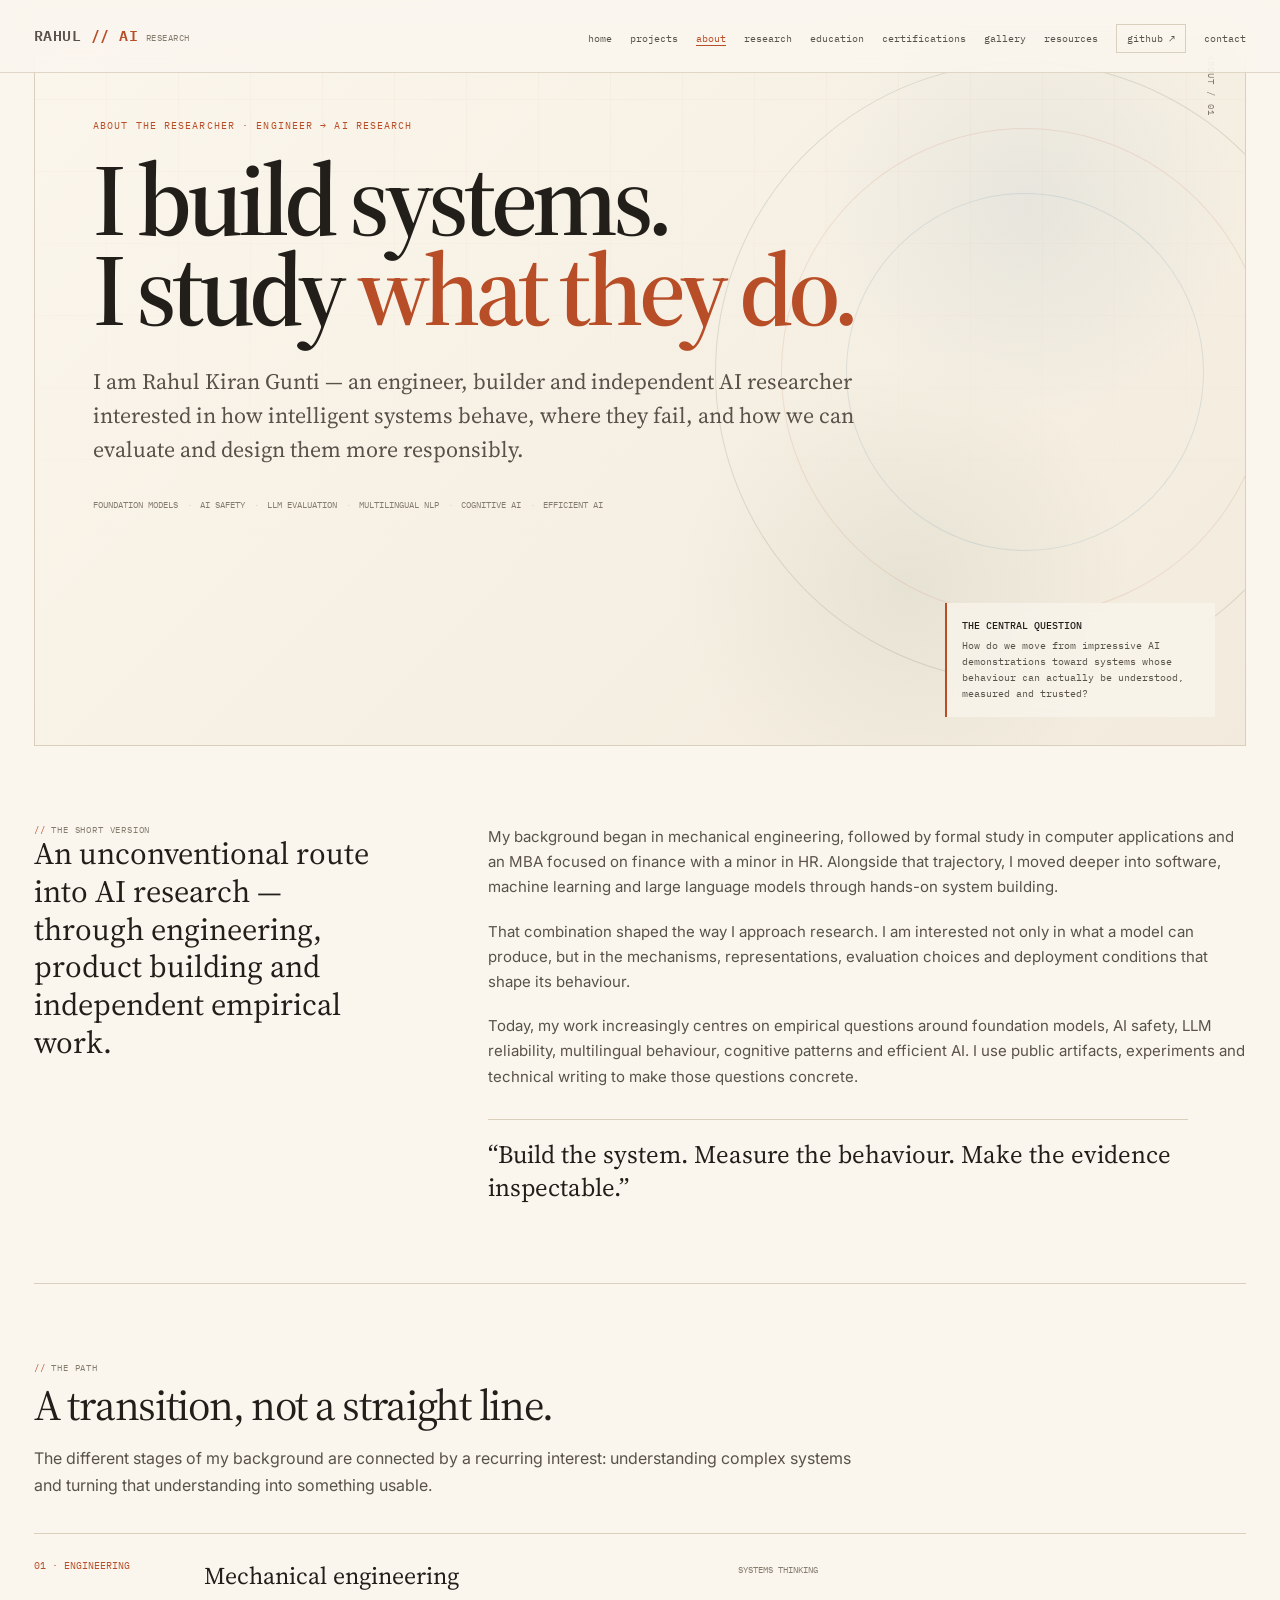
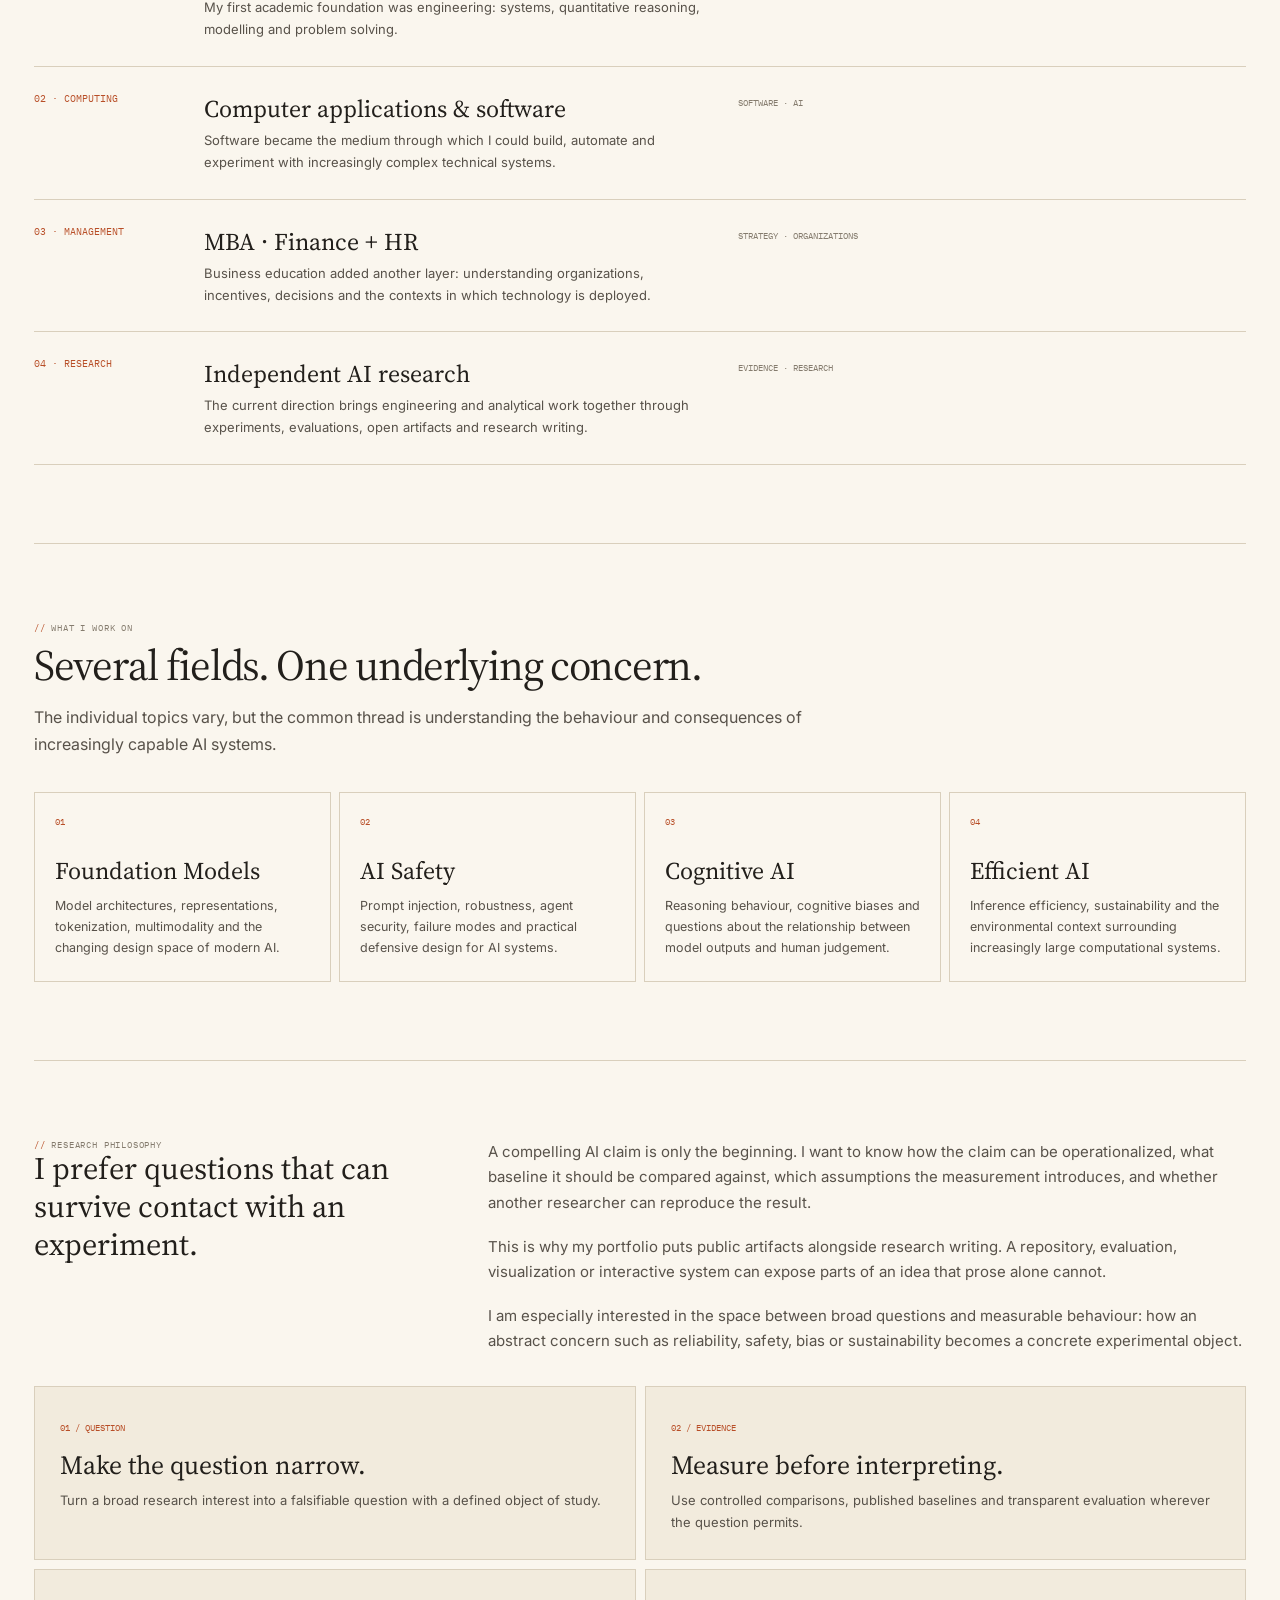
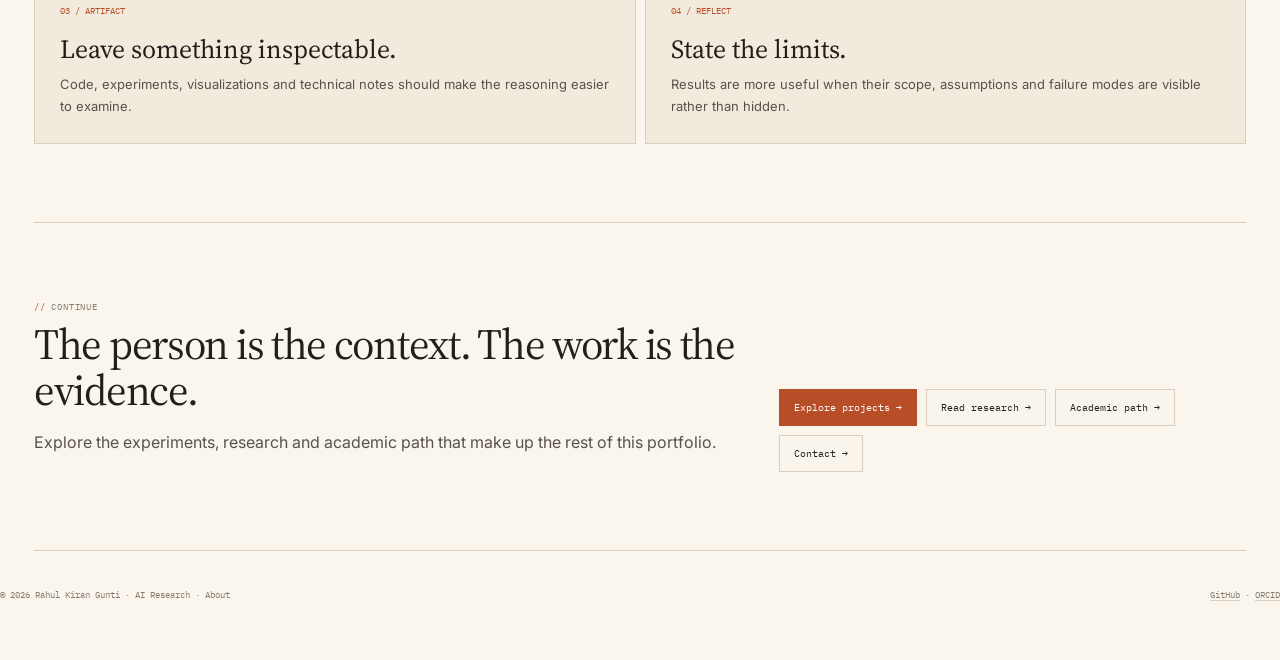
==== about.html @ 306d7ba8 "Create about.html" ====
<!DOCTYPE html>
<html lang="en">
<head>
<meta charset="UTF-8">
<meta name="viewport" content="width=device-width,initial-scale=1">
<title>About — Rahul Kiran Gunti · AI Research</title>
<meta name="description" content="About Rahul Kiran Gunti — engineer, independent AI researcher, builder and writer working across foundation models, AI safety, multilingual NLP, cognitive AI, efficient AI and responsible AI.">
<meta name="author" content="Rahul Kiran Gunti">
<meta name="theme-color" content="#FAF6EE">
<link rel="canonical" href="https://rahulkiran2222.github.io/about.html">
<link rel="preconnect" href="https://fonts.googleapis.com">
<link rel="preconnect" href="https://fonts.gstatic.com" crossorigin>
<link href="https://fonts.googleapis.com/css2?family=Source+Serif+4:opsz,wght@8..60,400;8..60,500;8..60,600&family=Inter:wght@400;500;600&family=IBM+Plex+Mono:wght@400;500&display=swap" rel="stylesheet">

<style>
:root{
 --bg:#FAF6EE;--bg2:#F2EBDD;--ink:#221F1B;--soft:#58524A;--taupe:#857C6E;
 --rule:#D9CFBC;--terra:#B84E27;--sage:#5D704C;--blue:#3C6E91;--green:#3E7A5A;
 --violet:#765B88;--gold:#A57A28;--max:1450px
}
*{box-sizing:border-box}
html{scroll-behavior:smooth}
body{margin:0;background:var(--bg);color:var(--ink);font-family:Inter,sans-serif;line-height:1.68;-webkit-font-smoothing:antialiased}
a{color:inherit}
::selection{background:var(--terra);color:#fff}
.wrap{max-width:var(--max);margin:auto;padding:0 34px}
.mono{font-family:"IBM Plex Mono",monospace}

/* NAV */
nav{position:fixed;top:0;left:0;right:0;z-index:100;background:rgba(250,246,238,.82);backdrop-filter:blur(18px);border-bottom:1px solid rgba(217,207,188,.8);transition:.25s}
nav.scrolled{background:rgba(250,246,238,.96);box-shadow:0 8px 30px rgba(60,45,25,.06)}
.nav{min-height:72px;display:flex;align-items:center;justify-content:space-between;gap:24px}
.brand{font:600 15px "IBM Plex Mono",monospace;letter-spacing:.03em;text-decoration:none;white-space:nowrap}
.brand .accent{color:var(--terra)}
.brand small{font-size:9px;color:var(--taupe);font-weight:400;margin-left:8px}
nav ul{display:flex;gap:18px;list-style:none;padding:0;margin:0;align-items:center}
nav a{font:10px "IBM Plex Mono",monospace;text-decoration:none;color:var(--soft);border-bottom:1px solid transparent;transition:.18s}
nav a:hover,nav a.active{color:var(--terra);border-color:var(--terra)}
.nav-github{padding:7px 10px;border:1px solid var(--rule)!important;border-bottom-color:var(--rule)!important}

/* HERO */
main{padding-top:72px}
.hero{padding:26px 0 0}
.hero-stage{position:relative;min-height:720px;border:1px solid var(--rule);overflow:hidden;background:
 radial-gradient(circle at 82% 25%,rgba(60,110,145,.08),transparent 19%),
 radial-gradient(circle at 72% 78%,rgba(93,112,76,.09),transparent 22%),
 linear-gradient(135deg,#FBF6EC,#F2EBDD)}
.hero-stage:before{content:"";position:absolute;inset:0;background:
 linear-gradient(90deg,transparent 0,transparent calc(100% - 1px),rgba(184,78,39,.08) calc(100% - 1px)),
 linear-gradient(0deg,transparent 0,transparent calc(100% - 1px),rgba(184,78,39,.08) calc(100% - 1px));
 background-size:72px 72px;mask-image:linear-gradient(to bottom,rgba(0,0,0,.42),transparent 75%);pointer-events:none}
.hero-orbit{position:absolute;width:620px;height:620px;border:1px solid rgba(93,112,76,.18);border-radius:50%;right:-90px;top:35px;transform:rotate(-18deg)}
.hero-orbit:before,.hero-orbit:after{content:"";position:absolute;border:1px solid rgba(184,78,39,.12);border-radius:50%;inset:65px;transform:rotate(36deg)}
.hero-orbit:after{inset:130px;border-color:rgba(60,110,145,.13);transform:rotate(-22deg)}
.hero-copy{position:relative;z-index:2;max-width:940px;padding:92px 58px 75px}
.eyebrow{font:10px "IBM Plex Mono",monospace;color:var(--terra);letter-spacing:.11em;text-transform:uppercase;margin:0 0 22px}
h1{font:600 clamp(64px,8vw,118px)/.88 "Source Serif 4",serif;letter-spacing:-.05em;margin:0 0 30px;max-width:900px}
h1 em{font-style:normal;color:var(--terra)}
.hero-lede{font:22px/1.55 "Source Serif 4",serif;color:var(--soft);max-width:800px;margin:0}
.hero-meta{display:flex;flex-wrap:wrap;gap:8px 22px;margin-top:32px;font:9px "IBM Plex Mono",monospace;color:var(--taupe);text-transform:uppercase}
.hero-meta span{position:relative}.hero-meta span:not(:last-child):after{content:"·";position:absolute;right:-14px;color:var(--rule)}
.hero-index{position:absolute;right:28px;top:28px;font:9px "IBM Plex Mono",monospace;color:var(--taupe);writing-mode:vertical-rl;letter-spacing:.12em}
.hero-caption{position:absolute;right:30px;bottom:28px;width:270px;padding:15px;border-left:2px solid var(--terra);background:rgba(250,246,238,.72);backdrop-filter:blur(8px);font:10px/1.6 "IBM Plex Mono",monospace;color:var(--soft)}
.hero-caption strong{display:block;color:var(--ink);margin-bottom:4px;font-weight:500}

/* SECTIONS */
section{border-bottom:1px solid var(--rule);padding:78px 0}
.kicker{font:9px "IBM Plex Mono",monospace;color:var(--taupe);text-transform:uppercase;letter-spacing:.09em;margin:0}
.kicker:before{content:"// ";color:var(--terra)}
h2{font:43px/1.08 "Source Serif 4",serif;letter-spacing:-.03em;margin:9px 0 15px}
.section-lede{max-width:820px;color:var(--soft);font-size:16px}
.story{display:grid;grid-template-columns:.72fr 1.5fr;gap:90px;align-items:start}
.story-title{font:31px/1.22 "Source Serif 4",serif;margin:0;max-width:390px}
.prose{max-width:760px;color:var(--soft);font-size:15px}
.prose p{margin:0 0 19px}
.prose p:last-child{margin-bottom:0}
.pullquote{margin:30px 0 0;padding:18px 0 0;border-top:1px solid var(--rule);font:25px/1.35 "Source Serif 4",serif;color:var(--ink);max-width:700px}
.timeline{margin-top:35px;border-top:1px solid var(--rule)}
.timeline-item{display:grid;grid-template-columns:145px 1fr 1fr;gap:25px;padding:25px 0;border-bottom:1px solid var(--rule)}
.timeline-year{font:10px "IBM Plex Mono",monospace;color:var(--terra);text-transform:uppercase}
.timeline-item h3{font:24px "Source Serif 4",serif;margin:0 0 5px}
.timeline-item p{font-size:13px;color:var(--soft);margin:0}
.timeline-tag{font:9px "IBM Plex Mono",monospace;color:var(--taupe);text-transform:uppercase;align-self:start;padding-top:5px}
.identity{display:grid;grid-template-columns:repeat(4,1fr);gap:8px;margin-top:34px}
.identity-card{padding:23px 20px;min-height:185px;border:1px solid var(--rule);background:var(--bg);position:relative;transition:.25s}
.identity-card:hover{transform:translateY(-5px);border-color:var(--terra);box-shadow:0 14px 35px rgba(70,45,25,.06)}
.identity-card .num{font:9px "IBM Plex Mono",monospace;color:var(--terra)}
.identity-card h3{font:24px "Source Serif 4",serif;margin:27px 0 8px}
.identity-card p{font-size:12.5px;color:var(--soft);margin:0}
.method{display:grid;grid-template-columns:1fr 1fr;gap:9px;margin-top:32px}
.method-item{padding:25px;border:1px solid var(--rule);background:var(--bg2);min-height:170px}
.method-item span{font:9px "IBM Plex Mono",monospace;color:var(--terra)}
.method-item h3{font:26px "Source Serif 4",serif;margin:9px 0 7px}
.method-item p{font-size:13px;color:var(--soft);margin:0}
.next{display:flex;justify-content:space-between;gap:20px;align-items:flex-end}
.next h2{max-width:760px}
.actions{display:flex;gap:9px;flex-wrap:wrap;margin-top:28px}
.btn{font:10px "IBM Plex Mono",monospace;text-decoration:none;border:1px solid var(--rule);padding:11px 14px;background:rgba(250,246,238,.72);transition:.22s}
.btn:hover{transform:translateY(-3px);border-color:var(--terra);color:var(--terra)}
.btn.primary{background:var(--terra);border-color:var(--terra);color:#fff}
.footer{padding:38px 0 60px;display:flex;justify-content:space-between;gap:20px;flex-wrap:wrap;font:9px "IBM Plex Mono",monospace;color:var(--taupe)}
.footer a{text-decoration:none;border-bottom:1px solid var(--rule)}.footer a:hover{color:var(--terra)}
.reveal{opacity:0;transform:translateY(20px);transition:opacity .7s ease,transform .7s ease}.reveal.visible{opacity:1;transform:none}

@media(max-width:1100px){
 .hero-copy{max-width:760px;padding-left:40px}.hero-orbit{right:-190px}.identity{grid-template-columns:1fr 1fr}.timeline-item{grid-template-columns:110px 1fr}
 .timeline-tag{grid-column:2}.story{gap:55px}
}
@media(max-width:760px){
 .wrap{padding:0 18px}.nav{padding:13px 0;align-items:flex-start}.nav ul{gap:8px 11px;flex-wrap:wrap;justify-content:flex-end}nav a{font-size:8px}
 main{padding-top:76px}.hero{padding-top:12px}.hero-stage{min-height:650px}.hero-copy{padding:62px 25px 55px}.hero-orbit{width:430px;height:430px;right:-205px;top:220px;opacity:.65}
 h1{font-size:57px}.hero-lede{font-size:19px}.hero-caption{right:20px;bottom:20px;width:245px}.hero-index{display:none}
 .story{grid-template-columns:1fr;gap:25px}.identity{grid-template-columns:1fr 1fr}.method{grid-template-columns:1fr}.timeline-item{grid-template-columns:1fr;gap:7px}.timeline-tag{grid-column:auto}
 .next{display:block}
}
@media(max-width:500px){
 h1{font-size:47px}.identity{grid-template-columns:1fr}.hero-stage{min-height:700px}.hero-copy{padding-left:20px;padding-right:20px}
}
@media(prefers-reduced-motion:reduce){
 html{scroll-behavior:auto}.reveal{opacity:1;transform:none;transition:none}
}
</style>
</head>

<body>
<nav id="siteNav">
 <div class="wrap nav">
  <a class="brand" href="index.html">RAHUL<span class="accent"> // AI</span><small>RESEARCH</small></a>
  <ul>
   <li><a href="index.html">home</a></li>
   <li><a href="projects.html">projects</a></li>
   <li><a class="active" href="about.html">about</a></li>
   <li><a href="research.html">research</a></li>
   <li><a href="education.html">education</a></li>
   <li><a href="certifications.html">certifications</a></li>
   <li><a href="gallery.html">gallery</a></li>
   <li><a href="resources.html">resources</a></li>
   <li><a class="nav-github" href="https://github.com/rahulkiran2222" target="_blank" rel="noopener noreferrer">github ↗</a></li>
   <li><a href="contact.html">contact</a></li>
  </ul>
 </div>
</nav>

<main class="wrap">
<header class="hero">
 <div class="hero-stage">
  <div class="hero-orbit"></div>
  <div class="hero-index">ABOUT / 01</div>
  <div class="hero-copy">
   <p class="eyebrow">ABOUT THE RESEARCHER · ENGINEER → AI RESEARCH</p>
   <h1>I build systems.<br>I study <em>what they do.</em></h1>
   <p class="hero-lede">I am Rahul Kiran Gunti — an engineer, builder and independent AI researcher interested in how intelligent systems behave, where they fail, and how we can evaluate and design them more responsibly.</p>
   <div class="hero-meta"><span>Foundation Models</span><span>AI Safety</span><span>LLM Evaluation</span><span>Multilingual NLP</span><span>Cognitive AI</span><span>Efficient AI</span></div>
  </div>
  <div class="hero-caption"><strong>THE CENTRAL QUESTION</strong>How do we move from impressive AI demonstrations toward systems whose behaviour can actually be understood, measured and trusted?</div>
 </div>
</header>

<section class="reveal">
 <div class="story">
  <div>
   <p class="kicker">The short version</p>
   <p class="story-title">An unconventional route into AI research — through engineering, product building and independent empirical work.</p>
  </div>
  <div class="prose">
   <p>My background began in mechanical engineering, followed by formal study in computer applications and an MBA focused on finance with a minor in HR. Alongside that trajectory, I moved deeper into software, machine learning and large language models through hands-on system building.</p>
   <p>That combination shaped the way I approach research. I am interested not only in what a model can produce, but in the mechanisms, representations, evaluation choices and deployment conditions that shape its behaviour.</p>
   <p>Today, my work increasingly centres on empirical questions around foundation models, AI safety, LLM reliability, multilingual behaviour, cognitive patterns and efficient AI. I use public artifacts, experiments and technical writing to make those questions concrete.</p>
   <div class="pullquote">“Build the system. Measure the behaviour. Make the evidence inspectable.”</div>
  </div>
 </div>
</section>

<section class="reveal">
 <p class="kicker">The path</p>
 <h2>A transition, not a straight line.</h2>
 <p class="section-lede">The different stages of my background are connected by a recurring interest: understanding complex systems and turning that understanding into something usable.</p>
 <div class="timeline">
  <div class="timeline-item">
   <div class="timeline-year">01 · Engineering</div>
   <div><h3>Mechanical engineering</h3><p>My first academic foundation was engineering: systems, quantitative reasoning, modelling and problem solving.</p></div>
   <div class="timeline-tag">Systems thinking</div>
  </div>
  <div class="timeline-item">
   <div class="timeline-year">02 · Computing</div>
   <div><h3>Computer applications & software</h3><p>Software became the medium through which I could build, automate and experiment with increasingly complex technical systems.</p></div>
   <div class="timeline-tag">Software · AI</div>
  </div>
  <div class="timeline-item">
   <div class="timeline-year">03 · Management</div>
   <div><h3>MBA · Finance + HR</h3><p>Business education added another layer: understanding organizations, incentives, decisions and the contexts in which technology is deployed.</p></div>
   <div class="timeline-tag">Strategy · Organizations</div>
  </div>
  <div class="timeline-item">
   <div class="timeline-year">04 · Research</div>
   <div><h3>Independent AI research</h3><p>The current direction brings engineering and analytical work together through experiments, evaluations, open artifacts and research writing.</p></div>
   <div class="timeline-tag">Evidence · Research</div>
  </div>
 </div>
</section>

<section class="reveal">
 <p class="kicker">What I work on</p>
 <h2>Several fields. One underlying concern.</h2>
 <p class="section-lede">The individual topics vary, but the common thread is understanding the behaviour and consequences of increasingly capable AI systems.</p>
 <div class="identity">
  <article class="identity-card"><div class="num">01</div><h3>Foundation Models</h3><p>Model architectures, representations, tokenization, multimodality and the changing design space of modern AI.</p></article>
  <article class="identity-card"><div class="num">02</div><h3>AI Safety</h3><p>Prompt injection, robustness, agent security, failure modes and practical defensive design for AI systems.</p></article>
  <article class="identity-card"><div class="num">03</div><h3>Cognitive AI</h3><p>Reasoning behaviour, cognitive biases and questions about the relationship between model outputs and human judgement.</p></article>
  <article class="identity-card"><div class="num">04</div><h3>Efficient AI</h3><p>Inference efficiency, sustainability and the environmental context surrounding increasingly large computational systems.</p></article>
 </div>
</section>

<section class="reveal">
 <div class="story">
  <div>
   <p class="kicker">Research philosophy</p>
   <p class="story-title">I prefer questions that can survive contact with an experiment.</p>
  </div>
  <div class="prose">
   <p>A compelling AI claim is only the beginning. I want to know how the claim can be operationalized, what baseline it should be compared against, which assumptions the measurement introduces, and whether another researcher can reproduce the result.</p>
   <p>This is why my portfolio puts public artifacts alongside research writing. A repository, evaluation, visualization or interactive system can expose parts of an idea that prose alone cannot.</p>
   <p>I am especially interested in the space between broad questions and measurable behaviour: how an abstract concern such as reliability, safety, bias or sustainability becomes a concrete experimental object.</p>
  </div>
 </div>
 <div class="method">
  <article class="method-item"><span>01 / QUESTION</span><h3>Make the question narrow.</h3><p>Turn a broad research interest into a falsifiable question with a defined object of study.</p></article>
  <article class="method-item"><span>02 / EVIDENCE</span><h3>Measure before interpreting.</h3><p>Use controlled comparisons, published baselines and transparent evaluation wherever the question permits.</p></article>
  <article class="method-item"><span>03 / ARTIFACT</span><h3>Leave something inspectable.</h3><p>Code, experiments, visualizations and technical notes should make the reasoning easier to examine.</p></article>
  <article class="method-item"><span>04 / REFLECT</span><h3>State the limits.</h3><p>Results are more useful when their scope, assumptions and failure modes are visible rather than hidden.</p></article>
 </div>
</section>

<section class="reveal">
 <div class="next">
  <div>
   <p class="kicker">Continue</p>
   <h2>The person is the context. The work is the evidence.</h2>
   <p class="section-lede">Explore the experiments, research and academic path that make up the rest of this portfolio.</p>
  </div>
  <div class="actions">
   <a class="btn primary" href="projects.html">Explore projects →</a>
   <a class="btn" href="research.html">Read research →</a>
   <a class="btn" href="education.html">Academic path →</a>
   <a class="btn" href="contact.html">Contact →</a>
  </div>
 </div>
</section>
</main>

<footer class="wrap footer">
 <span>© 2026 Rahul Kiran Gunti · AI Research · About</span>
 <span><a href="https://github.com/rahulkiran2222" target="_blank" rel="noopener noreferrer">GitHub</a> · <a href="https://orcid.org/0009-0009-3008-7999" target="_blank" rel="noopener noreferrer">ORCID</a></span>
</footer>

<script>
(() => {
 const nav=document.getElementById("siteNav");
 addEventListener("scroll",()=>nav.classList.toggle("scrolled",scrollY>20),{passive:true});
 const reduced=matchMedia("(prefers-reduced-motion: reduce)").matches;
 if(reduced)return;
 const io=new IntersectionObserver(entries=>{
  entries.forEach(e=>{if(e.isIntersecting){e.target.classList.add("visible");io.unobserve(e.target)}})
 },{threshold:.12});
 document.querySelectorAll(".reveal").forEach((el,i)=>{el.style.transitionDelay=Math.min(i*.06,.3)+"s";io.observe(el)});
})();
</script>
</body>
</html>
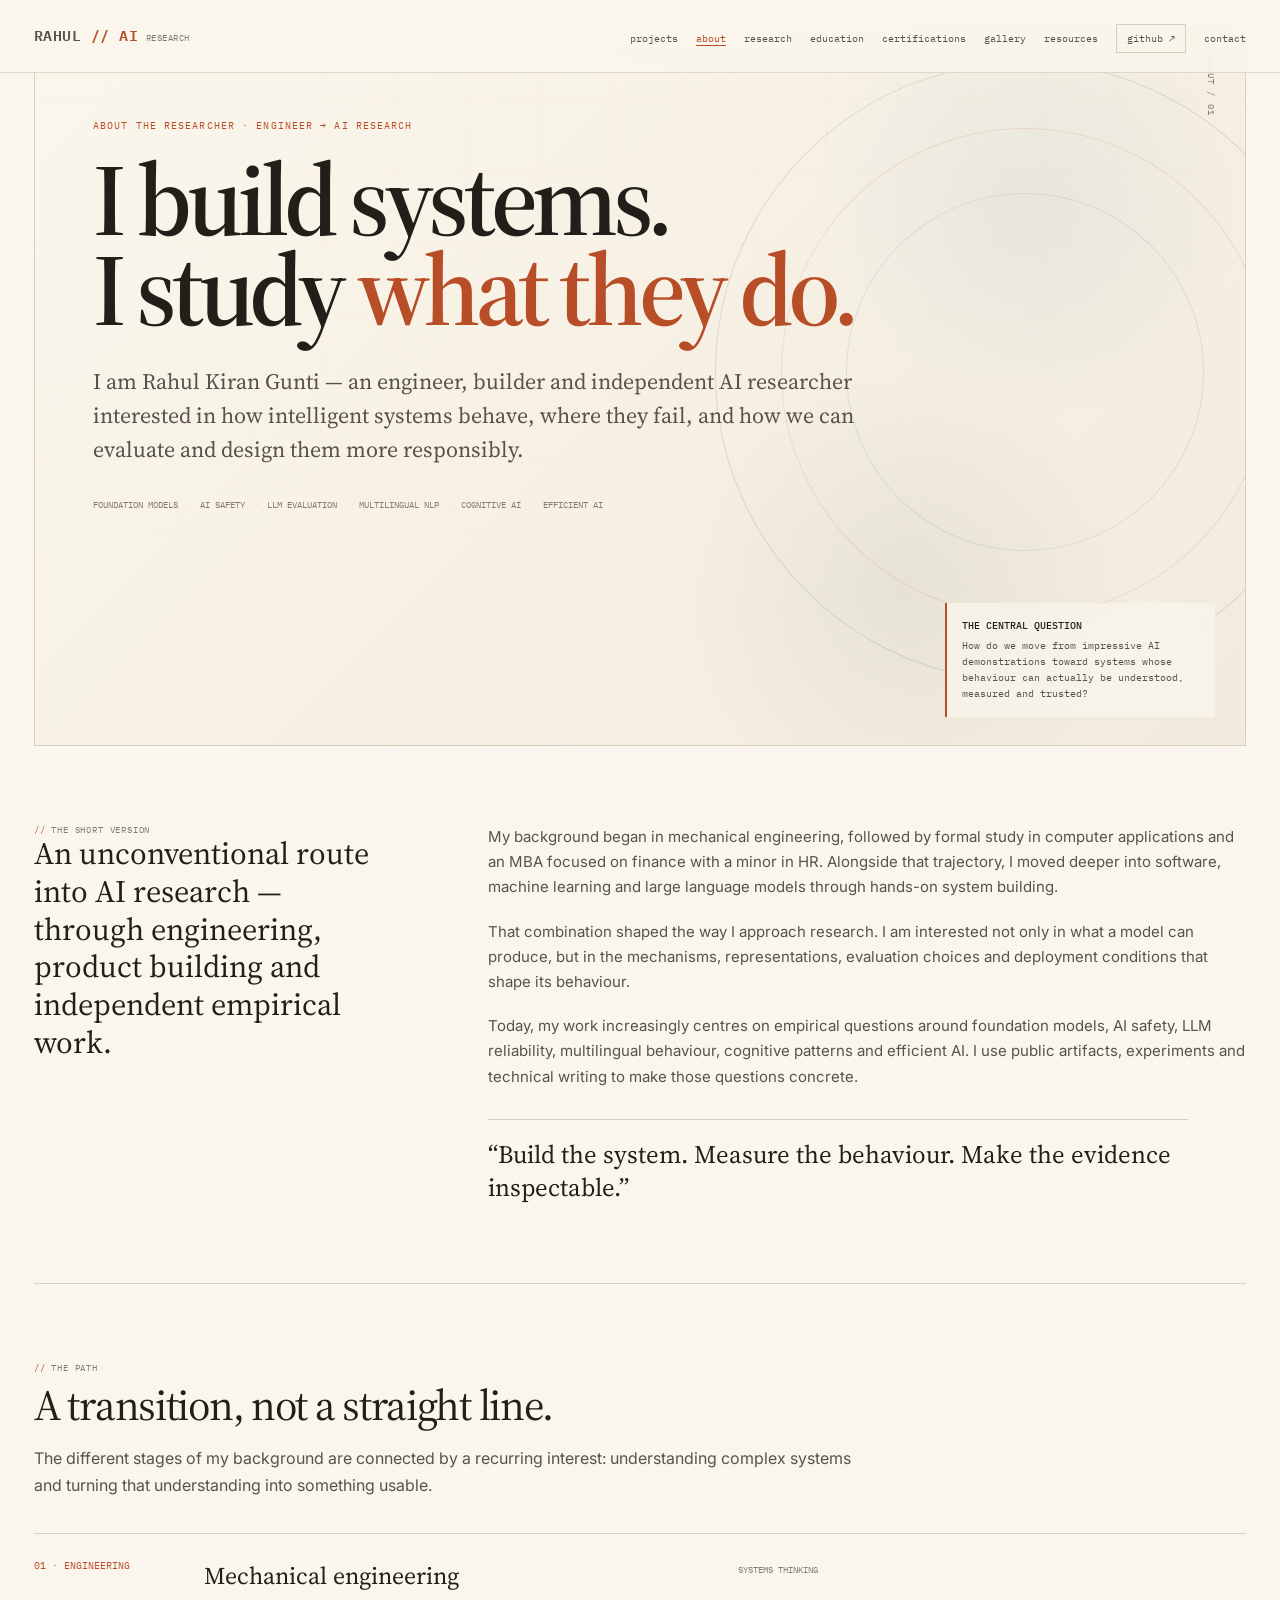
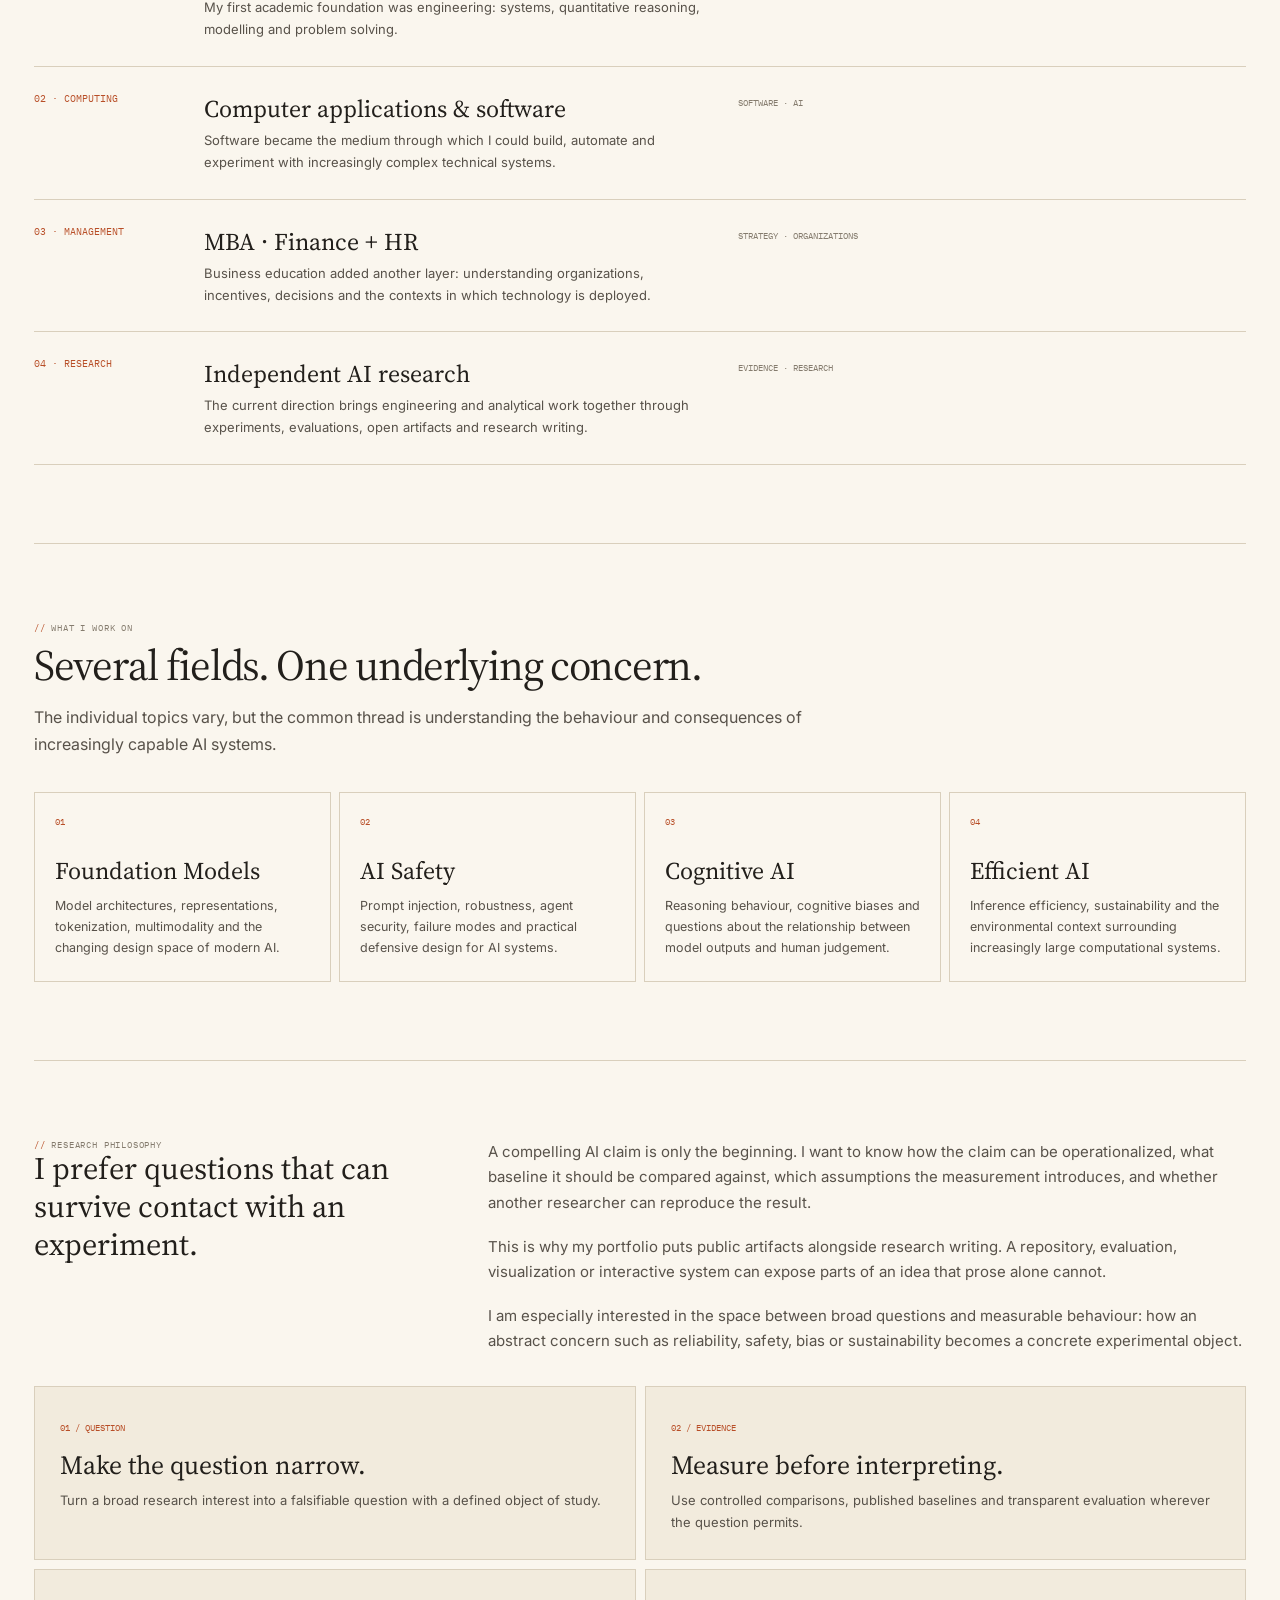
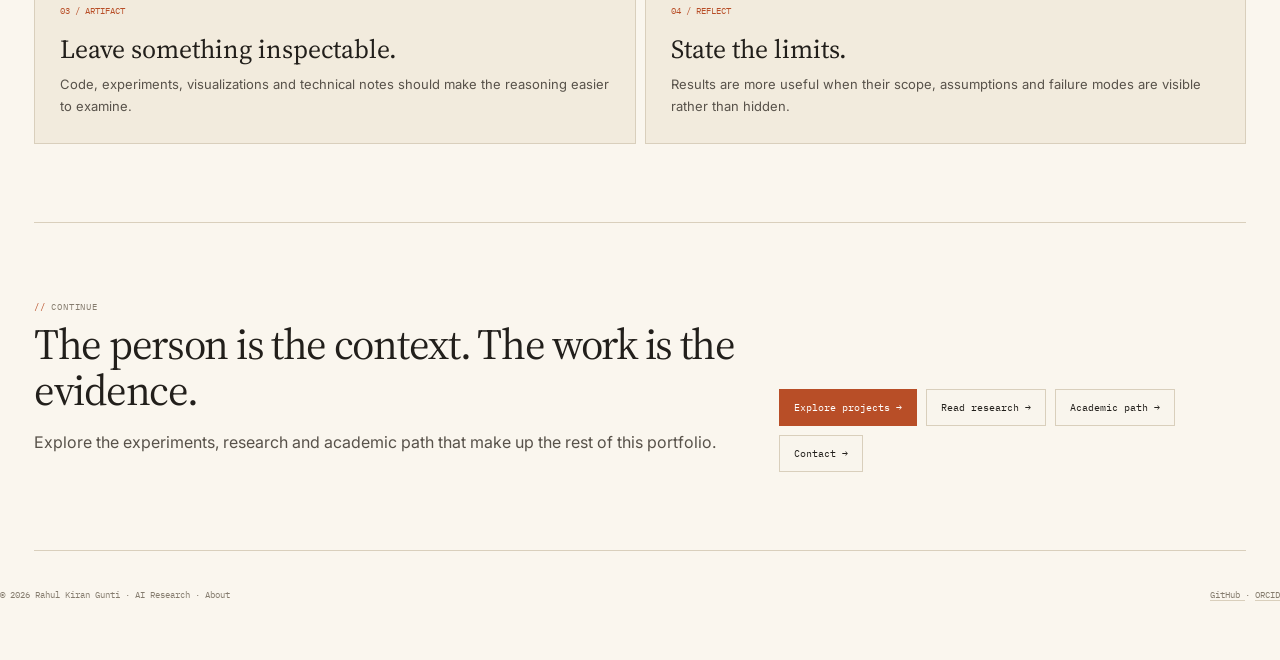
==== commit aed960c9: "Update about.html" ====
--- a/about.html
+++ b/about.html
@@ -8,262 +8,1378 @@
 <meta name="author" content="Rahul Kiran Gunti">
 <meta name="theme-color" content="#FAF6EE">
 <link rel="canonical" href="https://rahulkiran2222.github.io/about.html">
+
 <link rel="preconnect" href="https://fonts.googleapis.com">
 <link rel="preconnect" href="https://fonts.gstatic.com" crossorigin>
 <link href="https://fonts.googleapis.com/css2?family=Source+Serif+4:opsz,wght@8..60,400;8..60,500;8..60,600&family=Inter:wght@400;500;600&family=IBM+Plex+Mono:wght@400;500&display=swap" rel="stylesheet">
 
 <style>
+
 :root{
- --bg:#FAF6EE;--bg2:#F2EBDD;--ink:#221F1B;--soft:#58524A;--taupe:#857C6E;
- --rule:#D9CFBC;--terra:#B84E27;--sage:#5D704C;--blue:#3C6E91;--green:#3E7A5A;
- --violet:#765B88;--gold:#A57A28;--max:1450px
-}
-*{box-sizing:border-box}
-html{scroll-behavior:smooth}
-body{margin:0;background:var(--bg);color:var(--ink);font-family:Inter,sans-serif;line-height:1.68;-webkit-font-smoothing:antialiased}
-a{color:inherit}
-::selection{background:var(--terra);color:#fff}
-.wrap{max-width:var(--max);margin:auto;padding:0 34px}
-.mono{font-family:"IBM Plex Mono",monospace}
-
-/* NAV */
-nav{position:fixed;top:0;left:0;right:0;z-index:100;background:rgba(250,246,238,.82);backdrop-filter:blur(18px);border-bottom:1px solid rgba(217,207,188,.8);transition:.25s}
-nav.scrolled{background:rgba(250,246,238,.96);box-shadow:0 8px 30px rgba(60,45,25,.06)}
-.nav{min-height:72px;display:flex;align-items:center;justify-content:space-between;gap:24px}
-.brand{font:600 15px "IBM Plex Mono",monospace;letter-spacing:.03em;text-decoration:none;white-space:nowrap}
-.brand .accent{color:var(--terra)}
-.brand small{font-size:9px;color:var(--taupe);font-weight:400;margin-left:8px}
-nav ul{display:flex;gap:18px;list-style:none;padding:0;margin:0;align-items:center}
-nav a{font:10px "IBM Plex Mono",monospace;text-decoration:none;color:var(--soft);border-bottom:1px solid transparent;transition:.18s}
-nav a:hover,nav a.active{color:var(--terra);border-color:var(--terra)}
-.nav-github{padding:7px 10px;border:1px solid var(--rule)!important;border-bottom-color:var(--rule)!important}
-
-/* HERO */
-main{padding-top:72px}
-.hero{padding:26px 0 0}
-.hero-stage{position:relative;min-height:720px;border:1px solid var(--rule);overflow:hidden;background:
- radial-gradient(circle at 82% 25%,rgba(60,110,145,.08),transparent 19%),
- radial-gradient(circle at 72% 78%,rgba(93,112,76,.09),transparent 22%),
- linear-gradient(135deg,#FBF6EC,#F2EBDD)}
-.hero-stage:before{content:"";position:absolute;inset:0;background:
- linear-gradient(90deg,transparent 0,transparent calc(100% - 1px),rgba(184,78,39,.08) calc(100% - 1px)),
- linear-gradient(0deg,transparent 0,transparent calc(100% - 1px),rgba(184,78,39,.08) calc(100% - 1px));
- background-size:72px 72px;mask-image:linear-gradient(to bottom,rgba(0,0,0,.42),transparent 75%);pointer-events:none}
-.hero-orbit{position:absolute;width:620px;height:620px;border:1px solid rgba(93,112,76,.18);border-radius:50%;right:-90px;top:35px;transform:rotate(-18deg)}
-.hero-orbit:before,.hero-orbit:after{content:"";position:absolute;border:1px solid rgba(184,78,39,.12);border-radius:50%;inset:65px;transform:rotate(36deg)}
-.hero-orbit:after{inset:130px;border-color:rgba(60,110,145,.13);transform:rotate(-22deg)}
-.hero-copy{position:relative;z-index:2;max-width:940px;padding:92px 58px 75px}
-.eyebrow{font:10px "IBM Plex Mono",monospace;color:var(--terra);letter-spacing:.11em;text-transform:uppercase;margin:0 0 22px}
-h1{font:600 clamp(64px,8vw,118px)/.88 "Source Serif 4",serif;letter-spacing:-.05em;margin:0 0 30px;max-width:900px}
-h1 em{font-style:normal;color:var(--terra)}
-.hero-lede{font:22px/1.55 "Source Serif 4",serif;color:var(--soft);max-width:800px;margin:0}
-.hero-meta{display:flex;flex-wrap:wrap;gap:8px 22px;margin-top:32px;font:9px "IBM Plex Mono",monospace;color:var(--taupe);text-transform:uppercase}
-.hero-meta span{position:relative}.hero-meta span:not(:last-child):after{content:"·";position:absolute;right:-14px;color:var(--rule)}
-.hero-index{position:absolute;right:28px;top:28px;font:9px "IBM Plex Mono",monospace;color:var(--taupe);writing-mode:vertical-rl;letter-spacing:.12em}
-.hero-caption{position:absolute;right:30px;bottom:28px;width:270px;padding:15px;border-left:2px solid var(--terra);background:rgba(250,246,238,.72);backdrop-filter:blur(8px);font:10px/1.6 "IBM Plex Mono",monospace;color:var(--soft)}
-.hero-caption strong{display:block;color:var(--ink);margin-bottom:4px;font-weight:500}
-
-/* SECTIONS */
-section{border-bottom:1px solid var(--rule);padding:78px 0}
-.kicker{font:9px "IBM Plex Mono",monospace;color:var(--taupe);text-transform:uppercase;letter-spacing:.09em;margin:0}
-.kicker:before{content:"// ";color:var(--terra)}
-h2{font:43px/1.08 "Source Serif 4",serif;letter-spacing:-.03em;margin:9px 0 15px}
-.section-lede{max-width:820px;color:var(--soft);font-size:16px}
-.story{display:grid;grid-template-columns:.72fr 1.5fr;gap:90px;align-items:start}
-.story-title{font:31px/1.22 "Source Serif 4",serif;margin:0;max-width:390px}
-.prose{max-width:760px;color:var(--soft);font-size:15px}
-.prose p{margin:0 0 19px}
-.prose p:last-child{margin-bottom:0}
-.pullquote{margin:30px 0 0;padding:18px 0 0;border-top:1px solid var(--rule);font:25px/1.35 "Source Serif 4",serif;color:var(--ink);max-width:700px}
-.timeline{margin-top:35px;border-top:1px solid var(--rule)}
-.timeline-item{display:grid;grid-template-columns:145px 1fr 1fr;gap:25px;padding:25px 0;border-bottom:1px solid var(--rule)}
-.timeline-year{font:10px "IBM Plex Mono",monospace;color:var(--terra);text-transform:uppercase}
-.timeline-item h3{font:24px "Source Serif 4",serif;margin:0 0 5px}
-.timeline-item p{font-size:13px;color:var(--soft);margin:0}
-.timeline-tag{font:9px "IBM Plex Mono",monospace;color:var(--taupe);text-transform:uppercase;align-self:start;padding-top:5px}
-.identity{display:grid;grid-template-columns:repeat(4,1fr);gap:8px;margin-top:34px}
-.identity-card{padding:23px 20px;min-height:185px;border:1px solid var(--rule);background:var(--bg);position:relative;transition:.25s}
-.identity-card:hover{transform:translateY(-5px);border-color:var(--terra);box-shadow:0 14px 35px rgba(70,45,25,.06)}
-.identity-card .num{font:9px "IBM Plex Mono",monospace;color:var(--terra)}
-.identity-card h3{font:24px "Source Serif 4",serif;margin:27px 0 8px}
-.identity-card p{font-size:12.5px;color:var(--soft);margin:0}
-.method{display:grid;grid-template-columns:1fr 1fr;gap:9px;margin-top:32px}
-.method-item{padding:25px;border:1px solid var(--rule);background:var(--bg2);min-height:170px}
-.method-item span{font:9px "IBM Plex Mono",monospace;color:var(--terra)}
-.method-item h3{font:26px "Source Serif 4",serif;margin:9px 0 7px}
-.method-item p{font-size:13px;color:var(--soft);margin:0}
-.next{display:flex;justify-content:space-between;gap:20px;align-items:flex-end}
-.next h2{max-width:760px}
-.actions{display:flex;gap:9px;flex-wrap:wrap;margin-top:28px}
-.btn{font:10px "IBM Plex Mono",monospace;text-decoration:none;border:1px solid var(--rule);padding:11px 14px;background:rgba(250,246,238,.72);transition:.22s}
-.btn:hover{transform:translateY(-3px);border-color:var(--terra);color:var(--terra)}
-.btn.primary{background:var(--terra);border-color:var(--terra);color:#fff}
-.footer{padding:38px 0 60px;display:flex;justify-content:space-between;gap:20px;flex-wrap:wrap;font:9px "IBM Plex Mono",monospace;color:var(--taupe)}
-.footer a{text-decoration:none;border-bottom:1px solid var(--rule)}.footer a:hover{color:var(--terra)}
-.reveal{opacity:0;transform:translateY(20px);transition:opacity .7s ease,transform .7s ease}.reveal.visible{opacity:1;transform:none}
+  --bg:#FAF6EE;
+  --bg2:#F2EBDD;
+  --ink:#221F1B;
+  --soft:#58524A;
+  --taupe:#857C6E;
+  --rule:#D9CFBC;
+  --terra:#B84E27;
+  --sage:#5D704C;
+  --blue:#3C6E91;
+  --green:#3E7A5A;
+  --violet:#765B88;
+  --gold:#A57A28;
+  --max:1450px
+}
+
+*{
+  box-sizing:border-box
+}
+
+html{
+  scroll-behavior:smooth
+}
+
+body{
+  margin:0;
+  background:var(--bg);
+  color:var(--ink);
+  font-family:Inter,sans-serif;
+  line-height:1.68;
+  -webkit-font-smoothing:antialiased
+}
+
+a{
+  color:inherit
+}
+
+::selection{
+  background:var(--terra);
+  color:#fff
+}
+
+.wrap{
+  max-width:var(--max);
+  margin:auto;
+  padding:0 34px
+}
+
+.mono{
+  font-family:"IBM Plex Mono",monospace
+}
+
+
+/* =========================================================
+   SHARED SITE NAVIGATION
+   EXACT INDEX NAVBAR
+   ========================================================= */
+
+nav{
+  position:fixed;
+  top:0;
+  left:0;
+  right:0;
+  z-index:100;
+  background:rgba(250,246,238,.78);
+  backdrop-filter:blur(18px);
+  -webkit-backdrop-filter:blur(18px);
+  border-bottom:1px solid rgba(217,207,188,.75);
+  transition:.3s
+}
+
+nav.scrolled{
+  background:rgba(250,246,238,.95);
+  box-shadow:0 8px 30px rgba(50,40,25,.06)
+}
+
+.nav{
+  min-height:72px;
+  display:flex;
+  align-items:center;
+  justify-content:space-between;
+  gap:24px
+}
+
+.brand{
+  font:600 15px "IBM Plex Mono",monospace;
+  letter-spacing:.03em;
+  text-decoration:none;
+  white-space:nowrap
+}
+
+.brand .accent{
+  color:var(--terra)
+}
+
+.brand small{
+  font-size:9px;
+  color:var(--taupe);
+  font-weight:400;
+  margin-left:8px
+}
+
+nav ul{
+  display:flex;
+  gap:18px;
+  list-style:none;
+  padding:0;
+  margin:0;
+  align-items:center
+}
+
+nav a{
+  font:10px "IBM Plex Mono",monospace;
+  text-decoration:none;
+  color:var(--soft);
+  border-bottom:1px solid transparent;
+  transition:.18s
+}
+
+nav a:hover,
+nav a.active{
+  color:var(--terra);
+  border-color:var(--terra)
+}
+
+.nav-github{
+  padding:7px 10px;
+  border:1px solid var(--rule)!important;
+  border-bottom-color:var(--rule)!important
+}
+
+
+/* =========================================================
+   HERO
+   ========================================================= */
+
+main{
+  padding-top:72px
+}
+
+.hero{
+  padding:26px 0 0
+}
+
+.hero-stage{
+  position:relative;
+  min-height:720px;
+  border:1px solid var(--rule);
+  overflow:hidden;
+  background:
+    radial-gradient(
+      circle at 82% 25%,
+      rgba(60,110,145,.08),
+      transparent 19%
+    ),
+    radial-gradient(
+      circle at 72% 78%,
+      rgba(93,112,76,.09),
+      transparent 22%
+    ),
+    linear-gradient(
+      135deg,
+      #FBF6EC,
+      #F2EBDD
+    )
+}
+
+.hero-stage:before{
+  content:"";
+  position:absolute;
+  inset:0;
+  background:
+    linear-gradient(
+      90deg,
+      transparent 0,
+      transparent calc(100% - 1px),
+      rgba(184,78,39,.08) calc(100% - 1px)
+    ),
+    linear-gradient(
+      0deg,
+      transparent 0,
+      transparent calc(100% - 1px),
+      rgba(184,78,39,.08) calc(100% - 1px)
+    );
+  background-size:72px 72px;
+  mask-image:linear-gradient(
+    to bottom,
+    rgba(0,0,0,.42),
+    transparent 75%
+  );
+  pointer-events:none
+}
+
+.hero-orbit{
+  position:absolute;
+  width:620px;
+  height:620px;
+  border:1px solid rgba(93,112,76,.18);
+  border-radius:50%;
+  right:-90px;
+  top:35px;
+  transform:rotate(-18deg)
+}
+
+.hero-orbit:before,
+.hero-orbit:after{
+  content:"";
+  position:absolute;
+  border:1px solid rgba(184,78,39,.12);
+  border-radius:50%;
+  inset:65px;
+  transform:rotate(36deg)
+}
+
+.hero-orbit:after{
+  inset:130px;
+  border-color:rgba(60,110,145,.13);
+  transform:rotate(-22deg)
+}
+
+.hero-copy{
+  position:relative;
+  z-index:2;
+  max-width:940px;
+  padding:92px 58px 75px
+}
+
+.eyebrow{
+  font:10px "IBM Plex Mono",monospace;
+  color:var(--terra);
+  letter-spacing:.11em;
+  text-transform:uppercase;
+  margin:0 0 22px
+}
+
+h1{
+  font:600 clamp(64px,8vw,118px)/.88 "Source Serif 4",serif;
+  letter-spacing:-.05em;
+  margin:0 0 30px;
+  max-width:900px
+}
+
+h1 em{
+  font-style:normal;
+  color:var(--terra)
+}
+
+.hero-lede{
+  font:22px/1.55 "Source Serif 4",serif;
+  color:var(--soft);
+  max-width:800px;
+  margin:0
+}
+
+.hero-meta{
+  display:flex;
+  flex-wrap:wrap;
+  gap:8px 22px;
+  margin-top:32px;
+  font:9px "IBM Plex Mono",monospace;
+  color:var(--taupe);
+  text-transform:uppercase
+}
+
+.hero-meta span{
+  position:relative
+}
+
+.hero-meta span:not(:last-child):after{
+  content:"·";
+  position:absolute;
+  right:-14px;
+  color:var(--rule)
+}
+
+.hero-index{
+  position:absolute;
+  right:28px;
+  top:28px;
+  font:9px "IBM Plex Mono",monospace;
+  color:var(--taupe);
+  writing-mode:vertical-rl;
+  letter-spacing:.12em
+}
+
+.hero-caption{
+  position:absolute;
+  right:30px;
+  bottom:28px;
+  width:270px;
+  padding:15px;
+  border-left:2px solid var(--terra);
+  background:rgba(250,246,238,.72);
+  backdrop-filter:blur(8px);
+  font:10px/1.6 "IBM Plex Mono",monospace;
+  color:var(--soft)
+}
+
+.hero-caption strong{
+  display:block;
+  color:var(--ink);
+  margin-bottom:4px;
+  font-weight:500
+}
+
+
+/* =========================================================
+   SECTIONS
+   ========================================================= */
+
+section{
+  border-bottom:1px solid var(--rule);
+  padding:78px 0
+}
+
+.kicker{
+  font:9px "IBM Plex Mono",monospace;
+  color:var(--taupe);
+  text-transform:uppercase;
+  letter-spacing:.09em;
+  margin:0
+}
+
+.kicker:before{
+  content:"// ";
+  color:var(--terra)
+}
+
+h2{
+  font:43px/1.08 "Source Serif 4",serif;
+  letter-spacing:-.03em;
+  margin:9px 0 15px
+}
+
+.section-lede{
+  max-width:820px;
+  color:var(--soft);
+  font-size:16px
+}
+
+.story{
+  display:grid;
+  grid-template-columns:.72fr 1.5fr;
+  gap:90px;
+  align-items:start
+}
+
+.story-title{
+  font:31px/1.22 "Source Serif 4",serif;
+  margin:0;
+  max-width:390px
+}
+
+.prose{
+  max-width:760px;
+  color:var(--soft);
+  font-size:15px
+}
+
+.prose p{
+  margin:0 0 19px
+}
+
+.prose p:last-child{
+  margin-bottom:0
+}
+
+.pullquote{
+  margin:30px 0 0;
+  padding:18px 0 0;
+  border-top:1px solid var(--rule);
+  font:25px/1.35 "Source Serif 4",serif;
+  color:var(--ink);
+  max-width:700px
+}
+
+.timeline{
+  margin-top:35px;
+  border-top:1px solid var(--rule)
+}
+
+.timeline-item{
+  display:grid;
+  grid-template-columns:145px 1fr 1fr;
+  gap:25px;
+  padding:25px 0;
+  border-bottom:1px solid var(--rule)
+}
+
+.timeline-year{
+  font:10px "IBM Plex Mono",monospace;
+  color:var(--terra);
+  text-transform:uppercase
+}
+
+.timeline-item h3{
+  font:24px "Source Serif 4",serif;
+  margin:0 0 5px
+}
+
+.timeline-item p{
+  font-size:13px;
+  color:var(--soft);
+  margin:0
+}
+
+.timeline-tag{
+  font:9px "IBM Plex Mono",monospace;
+  color:var(--taupe);
+  text-transform:uppercase;
+  align-self:start;
+  padding-top:5px
+}
+
+.identity{
+  display:grid;
+  grid-template-columns:repeat(4,1fr);
+  gap:8px;
+  margin-top:34px
+}
+
+.identity-card{
+  padding:23px 20px;
+  min-height:185px;
+  border:1px solid var(--rule);
+  background:var(--bg);
+  position:relative;
+  transition:.25s
+}
+
+.identity-card:hover{
+  transform:translateY(-5px);
+  border-color:var(--terra);
+  box-shadow:0 14px 35px rgba(70,45,25,.06)
+}
+
+.identity-card .num{
+  font:9px "IBM Plex Mono",monospace;
+  color:var(--terra)
+}
+
+.identity-card h3{
+  font:24px "Source Serif 4",serif;
+  margin:27px 0 8px
+}
+
+.identity-card p{
+  font-size:12.5px;
+  color:var(--soft);
+  margin:0
+}
+
+.method{
+  display:grid;
+  grid-template-columns:1fr 1fr;
+  gap:9px;
+  margin-top:32px
+}
+
+.method-item{
+  padding:25px;
+  border:1px solid var(--rule);
+  background:var(--bg2);
+  min-height:170px
+}
+
+.method-item span{
+  font:9px "IBM Plex Mono",monospace;
+  color:var(--terra)
+}
+
+.method-item h3{
+  font:26px "Source Serif 4",serif;
+  margin:9px 0 7px
+}
+
+.method-item p{
+  font-size:13px;
+  color:var(--soft);
+  margin:0
+}
+
+.next{
+  display:flex;
+  justify-content:space-between;
+  gap:20px;
+  align-items:flex-end
+}
+
+.next h2{
+  max-width:760px
+}
+
+.actions{
+  display:flex;
+  gap:9px;
+  flex-wrap:wrap;
+  margin-top:28px
+}
+
+.btn{
+  font:10px "IBM Plex Mono",monospace;
+  text-decoration:none;
+  border:1px solid var(--rule);
+  padding:11px 14px;
+  background:rgba(250,246,238,.72);
+  transition:.22s
+}
+
+.btn:hover{
+  transform:translateY(-3px);
+  border-color:var(--terra);
+  color:var(--terra)
+}
+
+.btn.primary{
+  background:var(--terra);
+  border-color:var(--terra);
+  color:#fff
+}
+
+.footer{
+  padding:38px 0 60px;
+  display:flex;
+  justify-content:space-between;
+  gap:20px;
+  flex-wrap:wrap;
+  font:9px "IBM Plex Mono",monospace;
+  color:var(--taupe)
+}
+
+.footer a{
+  text-decoration:none;
+  border-bottom:1px solid var(--rule)
+}
+
+.footer a:hover{
+  color:var(--terra)
+}
+
+.reveal{
+  opacity:0;
+  transform:translateY(20px);
+  transition:
+    opacity .7s ease,
+    transform .7s ease
+}
+
+.reveal.visible{
+  opacity:1;
+  transform:none
+}
+
+
+/* =========================================================
+   RESPONSIVE
+   ========================================================= */
 
 @media(max-width:1100px){
- .hero-copy{max-width:760px;padding-left:40px}.hero-orbit{right:-190px}.identity{grid-template-columns:1fr 1fr}.timeline-item{grid-template-columns:110px 1fr}
- .timeline-tag{grid-column:2}.story{gap:55px}
-}
+
+  .hero-copy{
+    max-width:760px;
+    padding-left:40px
+  }
+
+  .hero-orbit{
+    right:-190px
+  }
+
+  .identity{
+    grid-template-columns:1fr 1fr
+  }
+
+  .timeline-item{
+    grid-template-columns:110px 1fr
+  }
+
+  .timeline-tag{
+    grid-column:2
+  }
+
+  .story{
+    gap:55px
+  }
+}
+
+
 @media(max-width:760px){
- .wrap{padding:0 18px}.nav{padding:13px 0;align-items:flex-start}.nav ul{gap:8px 11px;flex-wrap:wrap;justify-content:flex-end}nav a{font-size:8px}
- main{padding-top:76px}.hero{padding-top:12px}.hero-stage{min-height:650px}.hero-copy{padding:62px 25px 55px}.hero-orbit{width:430px;height:430px;right:-205px;top:220px;opacity:.65}
- h1{font-size:57px}.hero-lede{font-size:19px}.hero-caption{right:20px;bottom:20px;width:245px}.hero-index{display:none}
- .story{grid-template-columns:1fr;gap:25px}.identity{grid-template-columns:1fr 1fr}.method{grid-template-columns:1fr}.timeline-item{grid-template-columns:1fr;gap:7px}.timeline-tag{grid-column:auto}
- .next{display:block}
-}
+
+  .wrap{
+    padding:0 18px
+  }
+
+  /* EXACT INDEX NAV MOBILE BEHAVIOUR */
+
+  .nav{
+    min-height:auto;
+    padding:13px 0;
+    align-items:flex-start
+  }
+
+  .nav ul{
+    gap:8px 11px;
+    flex-wrap:wrap;
+    justify-content:flex-end
+  }
+
+  nav a{
+    font-size:8px
+  }
+
+  main{
+    padding-top:76px
+  }
+
+  .hero{
+    padding-top:12px
+  }
+
+  .hero-stage{
+    min-height:650px
+  }
+
+  .hero-copy{
+    padding:62px 25px 55px
+  }
+
+  .hero-orbit{
+    width:430px;
+    height:430px;
+    right:-205px;
+    top:220px;
+    opacity:.65
+  }
+
+  h1{
+    font-size:57px
+  }
+
+  .hero-lede{
+    font-size:19px
+  }
+
+  .hero-caption{
+    right:20px;
+    bottom:20px;
+    width:245px
+  }
+
+  .hero-index{
+    display:none
+  }
+
+  .story{
+    grid-template-columns:1fr;
+    gap:25px
+  }
+
+  .identity{
+    grid-template-columns:1fr 1fr
+  }
+
+  .method{
+    grid-template-columns:1fr
+  }
+
+  .timeline-item{
+    grid-template-columns:1fr;
+    gap:7px
+  }
+
+  .timeline-tag{
+    grid-column:auto
+  }
+
+  .next{
+    display:block
+  }
+}
+
+
 @media(max-width:500px){
- h1{font-size:47px}.identity{grid-template-columns:1fr}.hero-stage{min-height:700px}.hero-copy{padding-left:20px;padding-right:20px}
-}
+
+  h1{
+    font-size:47px
+  }
+
+  .identity{
+    grid-template-columns:1fr
+  }
+
+  .hero-stage{
+    min-height:700px
+  }
+
+  .hero-copy{
+    padding-left:20px;
+    padding-right:20px
+  }
+
+  /* SAME AS INDEX */
+
+  nav ul{
+    max-width:250px
+  }
+}
+
+
 @media(prefers-reduced-motion:reduce){
- html{scroll-behavior:auto}.reveal{opacity:1;transform:none;transition:none}
-}
+
+  html{
+    scroll-behavior:auto
+  }
+
+  .reveal{
+    opacity:1;
+    transform:none;
+    transition:none
+  }
+}
+
 </style>
 </head>
 
+
 <body>
+
+
+<!-- =========================================================
+     SHARED SITE NAVIGATION
+     ========================================================= -->
+
 <nav id="siteNav">
- <div class="wrap nav">
-  <a class="brand" href="index.html">RAHUL<span class="accent"> // AI</span><small>RESEARCH</small></a>
-  <ul>
-   <li><a href="index.html">home</a></li>
-   <li><a href="projects.html">projects</a></li>
-   <li><a class="active" href="about.html">about</a></li>
-   <li><a href="research.html">research</a></li>
-   <li><a href="education.html">education</a></li>
-   <li><a href="certifications.html">certifications</a></li>
-   <li><a href="gallery.html">gallery</a></li>
-   <li><a href="resources.html">resources</a></li>
-   <li><a class="nav-github" href="https://github.com/rahulkiran2222" target="_blank" rel="noopener noreferrer">github ↗</a></li>
-   <li><a href="contact.html">contact</a></li>
-  </ul>
- </div>
+
+  <div class="wrap nav">
+
+    <a class="brand" href="index.html">
+      RAHUL<span class="accent"> // AI</span><small>RESEARCH</small>
+    </a>
+
+    <ul>
+
+      <li>
+        <a href="projects.html">projects</a>
+      </li>
+
+      <li>
+        <a class="active" href="about.html">about</a>
+      </li>
+
+      <li>
+        <a href="research.html">research</a>
+      </li>
+
+      <li>
+        <a href="education.html">education</a>
+      </li>
+
+      <li>
+        <a href="certifications.html">certifications</a>
+      </li>
+
+      <li>
+        <a href="gallery.html">gallery</a>
+      </li>
+
+      <li>
+        <a href="resources.html">resources</a>
+      </li>
+
+      <li>
+        <a
+          class="nav-github"
+          href="https://github.com/rahulkiran2222"
+          target="_blank"
+          rel="noopener noreferrer"
+        >
+          github ↗
+        </a>
+      </li>
+
+      <li>
+        <a href="contact.html">contact</a>
+      </li>
+
+    </ul>
+
+  </div>
+
 </nav>
 
+
 <main class="wrap">
+
+
+<!-- =========================================================
+     HERO
+     ========================================================= -->
+
 <header class="hero">
- <div class="hero-stage">
-  <div class="hero-orbit"></div>
-  <div class="hero-index">ABOUT / 01</div>
-  <div class="hero-copy">
-   <p class="eyebrow">ABOUT THE RESEARCHER · ENGINEER → AI RESEARCH</p>
-   <h1>I build systems.<br>I study <em>what they do.</em></h1>
-   <p class="hero-lede">I am Rahul Kiran Gunti — an engineer, builder and independent AI researcher interested in how intelligent systems behave, where they fail, and how we can evaluate and design them more responsibly.</p>
-   <div class="hero-meta"><span>Foundation Models</span><span>AI Safety</span><span>LLM Evaluation</span><span>Multilingual NLP</span><span>Cognitive AI</span><span>Efficient AI</span></div>
+
+  <div class="hero-stage">
+
+    <div class="hero-orbit"></div>
+
+    <div class="hero-index">
+      ABOUT / 01
+    </div>
+
+    <div class="hero-copy">
+
+      <p class="eyebrow">
+        ABOUT THE RESEARCHER · ENGINEER → AI RESEARCH
+      </p>
+
+      <h1>
+        I build systems.<br>
+        I study <em>what they do.</em>
+      </h1>
+
+      <p class="hero-lede">
+        I am Rahul Kiran Gunti — an engineer, builder and independent AI researcher interested in how intelligent systems behave, where they fail, and how we can evaluate and design them more responsibly.
+      </p>
+
+      <div class="hero-meta">
+        <span>Foundation Models</span>
+        <span>AI Safety</span>
+        <span>LLM Evaluation</span>
+        <span>Multilingual NLP</span>
+        <span>Cognitive AI</span>
+        <span>Efficient AI</span>
+      </div>
+
+    </div>
+
+    <div class="hero-caption">
+
+      <strong>THE CENTRAL QUESTION</strong>
+
+      How do we move from impressive AI demonstrations toward systems whose behaviour can actually be understood, measured and trusted?
+
+    </div>
+
   </div>
-  <div class="hero-caption"><strong>THE CENTRAL QUESTION</strong>How do we move from impressive AI demonstrations toward systems whose behaviour can actually be understood, measured and trusted?</div>
- </div>
+
 </header>
 
+
+<!-- =========================================================
+     SHORT VERSION
+     ========================================================= -->
+
 <section class="reveal">
- <div class="story">
-  <div>
-   <p class="kicker">The short version</p>
-   <p class="story-title">An unconventional route into AI research — through engineering, product building and independent empirical work.</p>
+
+  <div class="story">
+
+    <div>
+
+      <p class="kicker">
+        The short version
+      </p>
+
+      <p class="story-title">
+        An unconventional route into AI research — through engineering, product building and independent empirical work.
+      </p>
+
+    </div>
+
+    <div class="prose">
+
+      <p>
+        My background began in mechanical engineering, followed by formal study in computer applications and an MBA focused on finance with a minor in HR. Alongside that trajectory, I moved deeper into software, machine learning and large language models through hands-on system building.
+      </p>
+
+      <p>
+        That combination shaped the way I approach research. I am interested not only in what a model can produce, but in the mechanisms, representations, evaluation choices and deployment conditions that shape its behaviour.
+      </p>
+
+      <p>
+        Today, my work increasingly centres on empirical questions around foundation models, AI safety, LLM reliability, multilingual behaviour, cognitive patterns and efficient AI. I use public artifacts, experiments and technical writing to make those questions concrete.
+      </p>
+
+      <div class="pullquote">
+        “Build the system. Measure the behaviour. Make the evidence inspectable.”
+      </div>
+
+    </div>
+
   </div>
-  <div class="prose">
-   <p>My background began in mechanical engineering, followed by formal study in computer applications and an MBA focused on finance with a minor in HR. Alongside that trajectory, I moved deeper into software, machine learning and large language models through hands-on system building.</p>
-   <p>That combination shaped the way I approach research. I am interested not only in what a model can produce, but in the mechanisms, representations, evaluation choices and deployment conditions that shape its behaviour.</p>
-   <p>Today, my work increasingly centres on empirical questions around foundation models, AI safety, LLM reliability, multilingual behaviour, cognitive patterns and efficient AI. I use public artifacts, experiments and technical writing to make those questions concrete.</p>
-   <div class="pullquote">“Build the system. Measure the behaviour. Make the evidence inspectable.”</div>
+
+</section>
+
+
+<!-- =========================================================
+     PATH
+     ========================================================= -->
+
+<section class="reveal">
+
+  <p class="kicker">
+    The path
+  </p>
+
+  <h2>
+    A transition, not a straight line.
+  </h2>
+
+  <p class="section-lede">
+    The different stages of my background are connected by a recurring interest: understanding complex systems and turning that understanding into something usable.
+  </p>
+
+  <div class="timeline">
+
+    <div class="timeline-item">
+
+      <div class="timeline-year">
+        01 · Engineering
+      </div>
+
+      <div>
+        <h3>
+          Mechanical engineering
+        </h3>
+
+        <p>
+          My first academic foundation was engineering: systems, quantitative reasoning, modelling and problem solving.
+        </p>
+      </div>
+
+      <div class="timeline-tag">
+        Systems thinking
+      </div>
+
+    </div>
+
+
+    <div class="timeline-item">
+
+      <div class="timeline-year">
+        02 · Computing
+      </div>
+
+      <div>
+        <h3>
+          Computer applications & software
+        </h3>
+
+        <p>
+          Software became the medium through which I could build, automate and experiment with increasingly complex technical systems.
+        </p>
+      </div>
+
+      <div class="timeline-tag">
+        Software · AI
+      </div>
+
+    </div>
+
+
+    <div class="timeline-item">
+
+      <div class="timeline-year">
+        03 · Management
+      </div>
+
+      <div>
+        <h3>
+          MBA · Finance + HR
+        </h3>
+
+        <p>
+          Business education added another layer: understanding organizations, incentives, decisions and the contexts in which technology is deployed.
+        </p>
+      </div>
+
+      <div class="timeline-tag">
+        Strategy · Organizations
+      </div>
+
+    </div>
+
+
+    <div class="timeline-item">
+
+      <div class="timeline-year">
+        04 · Research
+      </div>
+
+      <div>
+        <h3>
+          Independent AI research
+        </h3>
+
+        <p>
+          The current direction brings engineering and analytical work together through experiments, evaluations, open artifacts and research writing.
+        </p>
+      </div>
+
+      <div class="timeline-tag">
+        Evidence · Research
+      </div>
+
+    </div>
+
   </div>
- </div>
+
 </section>
 
+
+<!-- =========================================================
+     WHAT I WORK ON
+     ========================================================= -->
+
 <section class="reveal">
- <p class="kicker">The path</p>
- <h2>A transition, not a straight line.</h2>
- <p class="section-lede">The different stages of my background are connected by a recurring interest: understanding complex systems and turning that understanding into something usable.</p>
- <div class="timeline">
-  <div class="timeline-item">
-   <div class="timeline-year">01 · Engineering</div>
-   <div><h3>Mechanical engineering</h3><p>My first academic foundation was engineering: systems, quantitative reasoning, modelling and problem solving.</p></div>
-   <div class="timeline-tag">Systems thinking</div>
+
+  <p class="kicker">
+    What I work on
+  </p>
+
+  <h2>
+    Several fields. One underlying concern.
+  </h2>
+
+  <p class="section-lede">
+    The individual topics vary, but the common thread is understanding the behaviour and consequences of increasingly capable AI systems.
+  </p>
+
+  <div class="identity">
+
+    <article class="identity-card">
+
+      <div class="num">
+        01
+      </div>
+
+      <h3>
+        Foundation Models
+      </h3>
+
+      <p>
+        Model architectures, representations, tokenization, multimodality and the changing design space of modern AI.
+      </p>
+
+    </article>
+
+
+    <article class="identity-card">
+
+      <div class="num">
+        02
+      </div>
+
+      <h3>
+        AI Safety
+      </h3>
+
+      <p>
+        Prompt injection, robustness, agent security, failure modes and practical defensive design for AI systems.
+      </p>
+
+    </article>
+
+
+    <article class="identity-card">
+
+      <div class="num">
+        03
+      </div>
+
+      <h3>
+        Cognitive AI
+      </h3>
+
+      <p>
+        Reasoning behaviour, cognitive biases and questions about the relationship between model outputs and human judgement.
+      </p>
+
+    </article>
+
+
+    <article class="identity-card">
+
+      <div class="num">
+        04
+      </div>
+
+      <h3>
+        Efficient AI
+      </h3>
+
+      <p>
+        Inference efficiency, sustainability and the environmental context surrounding increasingly large computational systems.
+      </p>
+
+    </article>
+
   </div>
-  <div class="timeline-item">
-   <div class="timeline-year">02 · Computing</div>
-   <div><h3>Computer applications & software</h3><p>Software became the medium through which I could build, automate and experiment with increasingly complex technical systems.</p></div>
-   <div class="timeline-tag">Software · AI</div>
+
+</section>
+
+
+<!-- =========================================================
+     RESEARCH PHILOSOPHY
+     ========================================================= -->
+
+<section class="reveal">
+
+  <div class="story">
+
+    <div>
+
+      <p class="kicker">
+        Research philosophy
+      </p>
+
+      <p class="story-title">
+        I prefer questions that can survive contact with an experiment.
+      </p>
+
+    </div>
+
+    <div class="prose">
+
+      <p>
+        A compelling AI claim is only the beginning. I want to know how the claim can be operationalized, what baseline it should be compared against, which assumptions the measurement introduces, and whether another researcher can reproduce the result.
+      </p>
+
+      <p>
+        This is why my portfolio puts public artifacts alongside research writing. A repository, evaluation, visualization or interactive system can expose parts of an idea that prose alone cannot.
+      </p>
+
+      <p>
+        I am especially interested in the space between broad questions and measurable behaviour: how an abstract concern such as reliability, safety, bias or sustainability becomes a concrete experimental object.
+      </p>
+
+    </div>
+
   </div>
-  <div class="timeline-item">
-   <div class="timeline-year">03 · Management</div>
-   <div><h3>MBA · Finance + HR</h3><p>Business education added another layer: understanding organizations, incentives, decisions and the contexts in which technology is deployed.</p></div>
-   <div class="timeline-tag">Strategy · Organizations</div>
+
+
+  <div class="method">
+
+    <article class="method-item">
+
+      <span>
+        01 / QUESTION
+      </span>
+
+      <h3>
+        Make the question narrow.
+      </h3>
+
+      <p>
+        Turn a broad research interest into a falsifiable question with a defined object of study.
+      </p>
+
+    </article>
+
+
+    <article class="method-item">
+
+      <span>
+        02 / EVIDENCE
+      </span>
+
+      <h3>
+        Measure before interpreting.
+      </h3>
+
+      <p>
+        Use controlled comparisons, published baselines and transparent evaluation wherever the question permits.
+      </p>
+
+    </article>
+
+
+    <article class="method-item">
+
+      <span>
+        03 / ARTIFACT
+      </span>
+
+      <h3>
+        Leave something inspectable.
+      </h3>
+
+      <p>
+        Code, experiments, visualizations and technical notes should make the reasoning easier to examine.
+      </p>
+
+    </article>
+
+
+    <article class="method-item">
+
+      <span>
+        04 / REFLECT
+      </span>
+
+      <h3>
+        State the limits.
+      </h3>
+
+      <p>
+        Results are more useful when their scope, assumptions and failure modes are visible rather than hidden.
+      </p>
+
+    </article>
+
   </div>
-  <div class="timeline-item">
-   <div class="timeline-year">04 · Research</div>
-   <div><h3>Independent AI research</h3><p>The current direction brings engineering and analytical work together through experiments, evaluations, open artifacts and research writing.</p></div>
-   <div class="timeline-tag">Evidence · Research</div>
+
+</section>
+
+
+<!-- =========================================================
+     CONTINUE
+     ========================================================= -->
+
+<section class="reveal">
+
+  <div class="next">
+
+    <div>
+
+      <p class="kicker">
+        Continue
+      </p>
+
+      <h2>
+        The person is the context. The work is the evidence.
+      </h2>
+
+      <p class="section-lede">
+        Explore the experiments, research and academic path that make up the rest of this portfolio.
+      </p>
+
+    </div>
+
+    <div class="actions">
+
+      <a class="btn primary" href="projects.html">
+        Explore projects →
+      </a>
+
+      <a class="btn" href="research.html">
+        Read research →
+      </a>
+
+      <a class="btn" href="education.html">
+        Academic path →
+      </a>
+
+      <a class="btn" href="contact.html">
+        Contact →
+      </a>
+
+    </div>
+
   </div>
- </div>
+
 </section>
 
-<section class="reveal">
- <p class="kicker">What I work on</p>
- <h2>Several fields. One underlying concern.</h2>
- <p class="section-lede">The individual topics vary, but the common thread is understanding the behaviour and consequences of increasingly capable AI systems.</p>
- <div class="identity">
-  <article class="identity-card"><div class="num">01</div><h3>Foundation Models</h3><p>Model architectures, representations, tokenization, multimodality and the changing design space of modern AI.</p></article>
-  <article class="identity-card"><div class="num">02</div><h3>AI Safety</h3><p>Prompt injection, robustness, agent security, failure modes and practical defensive design for AI systems.</p></article>
-  <article class="identity-card"><div class="num">03</div><h3>Cognitive AI</h3><p>Reasoning behaviour, cognitive biases and questions about the relationship between model outputs and human judgement.</p></article>
-  <article class="identity-card"><div class="num">04</div><h3>Efficient AI</h3><p>Inference efficiency, sustainability and the environmental context surrounding increasingly large computational systems.</p></article>
- </div>
-</section>
-
-<section class="reveal">
- <div class="story">
-  <div>
-   <p class="kicker">Research philosophy</p>
-   <p class="story-title">I prefer questions that can survive contact with an experiment.</p>
-  </div>
-  <div class="prose">
-   <p>A compelling AI claim is only the beginning. I want to know how the claim can be operationalized, what baseline it should be compared against, which assumptions the measurement introduces, and whether another researcher can reproduce the result.</p>
-   <p>This is why my portfolio puts public artifacts alongside research writing. A repository, evaluation, visualization or interactive system can expose parts of an idea that prose alone cannot.</p>
-   <p>I am especially interested in the space between broad questions and measurable behaviour: how an abstract concern such as reliability, safety, bias or sustainability becomes a concrete experimental object.</p>
-  </div>
- </div>
- <div class="method">
-  <article class="method-item"><span>01 / QUESTION</span><h3>Make the question narrow.</h3><p>Turn a broad research interest into a falsifiable question with a defined object of study.</p></article>
-  <article class="method-item"><span>02 / EVIDENCE</span><h3>Measure before interpreting.</h3><p>Use controlled comparisons, published baselines and transparent evaluation wherever the question permits.</p></article>
-  <article class="method-item"><span>03 / ARTIFACT</span><h3>Leave something inspectable.</h3><p>Code, experiments, visualizations and technical notes should make the reasoning easier to examine.</p></article>
-  <article class="method-item"><span>04 / REFLECT</span><h3>State the limits.</h3><p>Results are more useful when their scope, assumptions and failure modes are visible rather than hidden.</p></article>
- </div>
-</section>
-
-<section class="reveal">
- <div class="next">
-  <div>
-   <p class="kicker">Continue</p>
-   <h2>The person is the context. The work is the evidence.</h2>
-   <p class="section-lede">Explore the experiments, research and academic path that make up the rest of this portfolio.</p>
-  </div>
-  <div class="actions">
-   <a class="btn primary" href="projects.html">Explore projects →</a>
-   <a class="btn" href="research.html">Read research →</a>
-   <a class="btn" href="education.html">Academic path →</a>
-   <a class="btn" href="contact.html">Contact →</a>
-  </div>
- </div>
-</section>
+
 </main>
 
+
+<!-- =========================================================
+     FOOTER
+     ========================================================= -->
+
 <footer class="wrap footer">
- <span>© 2026 Rahul Kiran Gunti · AI Research · About</span>
- <span><a href="https://github.com/rahulkiran2222" target="_blank" rel="noopener noreferrer">GitHub</a> · <a href="https://orcid.org/0009-0009-3008-7999" target="_blank" rel="noopener noreferrer">ORCID</a></span>
+
+  <span>
+    © 2026 Rahul Kiran Gunti · AI Research · About
+  </span>
+
+  <span>
+    <a
+      href="https://github.com/rahulkiran2222"
+      target="_blank"
+      rel="noopener noreferrer"
+    >
+      GitHub
+    </a>
+    ·
+    <a
+      href="https://orcid.org/0009-0009-3008-7999"
+      target="_blank"
+      rel="noopener noreferrer"
+    >
+      ORCID
+    </a>
+  </span>
+
 </footer>
 
+
 <script>
+
 (() => {
- const nav=document.getElementById("siteNav");
- addEventListener("scroll",()=>nav.classList.toggle("scrolled",scrollY>20),{passive:true});
- const reduced=matchMedia("(prefers-reduced-motion: reduce)").matches;
- if(reduced)return;
- const io=new IntersectionObserver(entries=>{
-  entries.forEach(e=>{if(e.isIntersecting){e.target.classList.add("visible");io.unobserve(e.target)}})
- },{threshold:.12});
- document.querySelectorAll(".reveal").forEach((el,i)=>{el.style.transitionDelay=Math.min(i*.06,.3)+"s";io.observe(el)});
+
+  /* =========================================================
+     SHARED NAV SCROLL BEHAVIOUR
+     ========================================================= */
+
+  const nav = document.getElementById("siteNav");
+
+  addEventListener(
+    "scroll",
+    () => nav.classList.toggle("scrolled",scrollY > 20),
+    {passive:true}
+  );
+
+
+  /* =========================================================
+     REDUCED MOTION
+     ========================================================= */
+
+  const reduced =
+    matchMedia("(prefers-reduced-motion: reduce)").matches;
+
+  if(reduced) return;
+
+
+  /* =========================================================
+     SECTION REVEALS
+     ========================================================= */
+
+  const io =
+    new IntersectionObserver(
+      entries => {
+
+        entries.forEach(e => {
+
+          if(e.isIntersecting){
+
+            e.target.classList.add("visible");
+
+            io.unobserve(e.target);
+
+          }
+
+        });
+
+      },
+      {
+        threshold:.12
+      }
+    );
+
+
+  document
+    .querySelectorAll(".reveal")
+    .forEach((el,i) => {
+
+      el.style.transitionDelay =
+        Math.min(i * .06,.3) + "s";
+
+      io.observe(el);
+
+    });
+
 })();
+
 </script>
+
 </body>
 </html>
